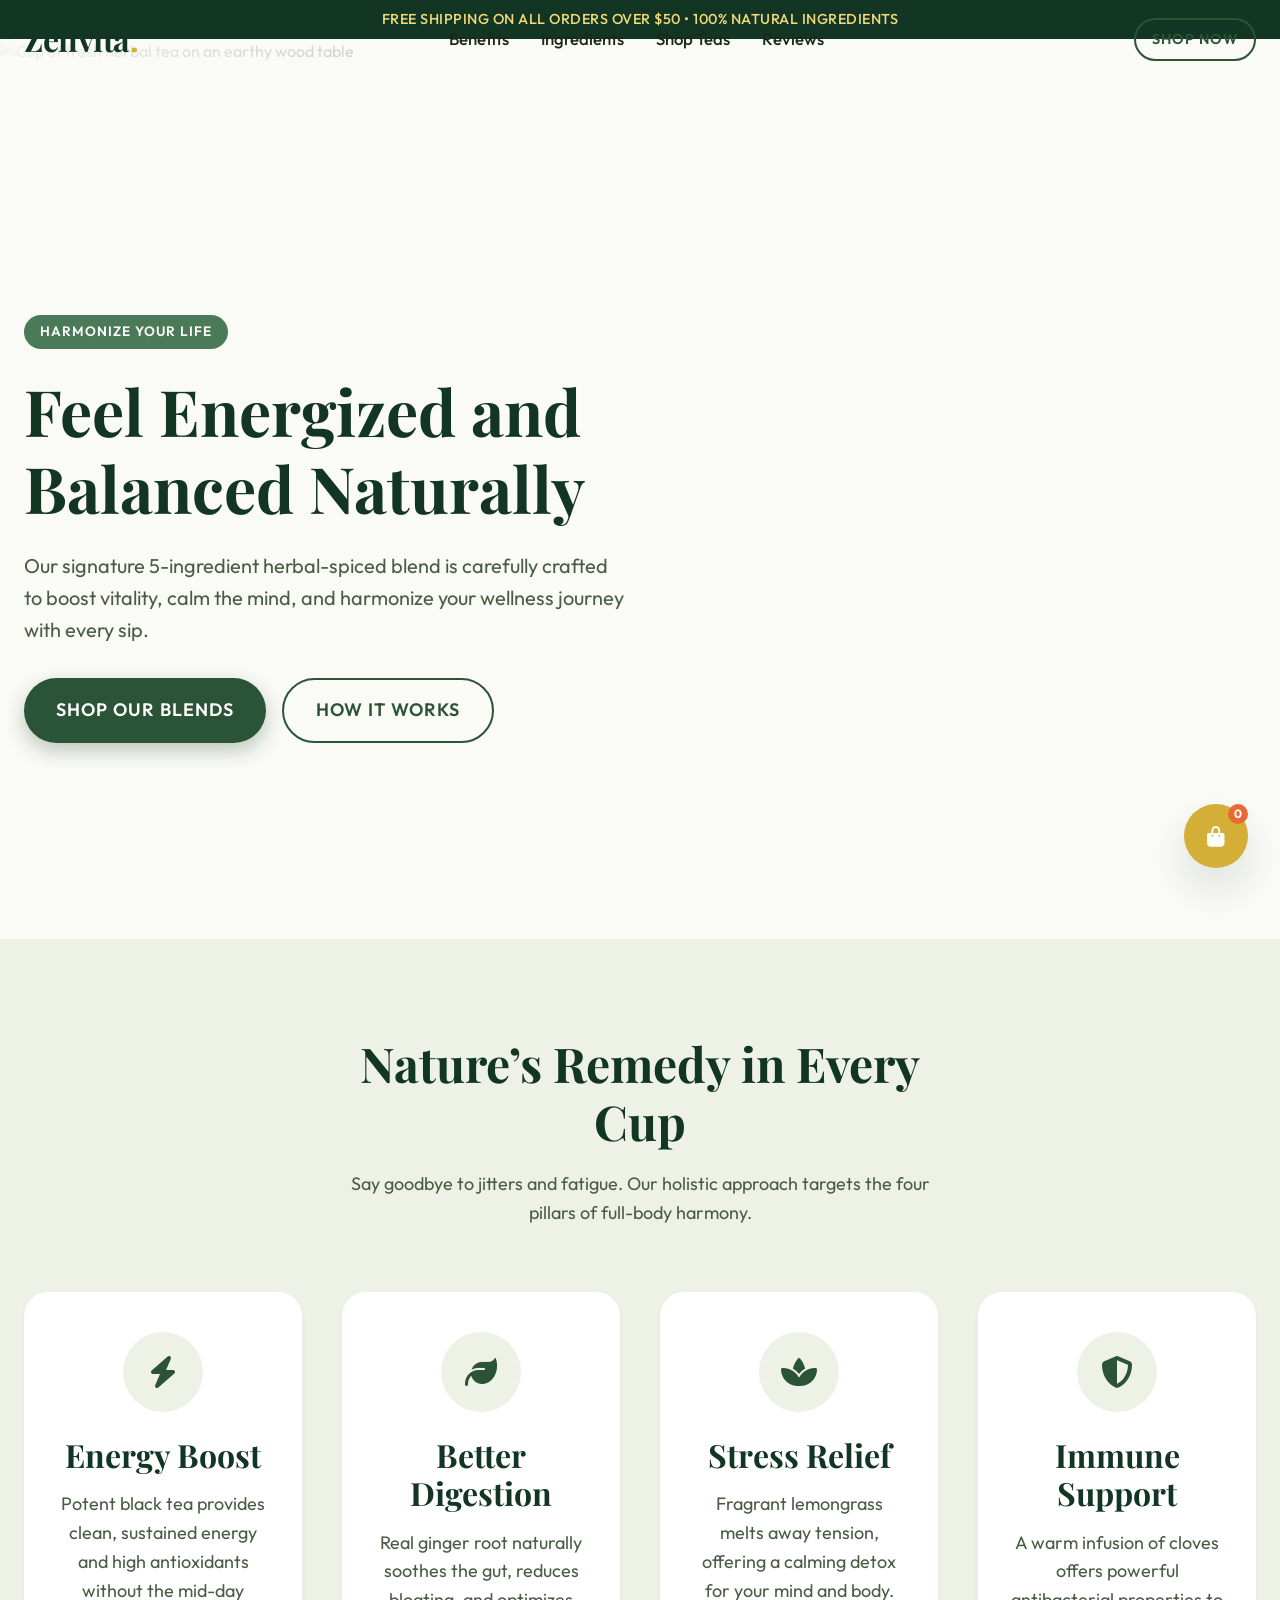
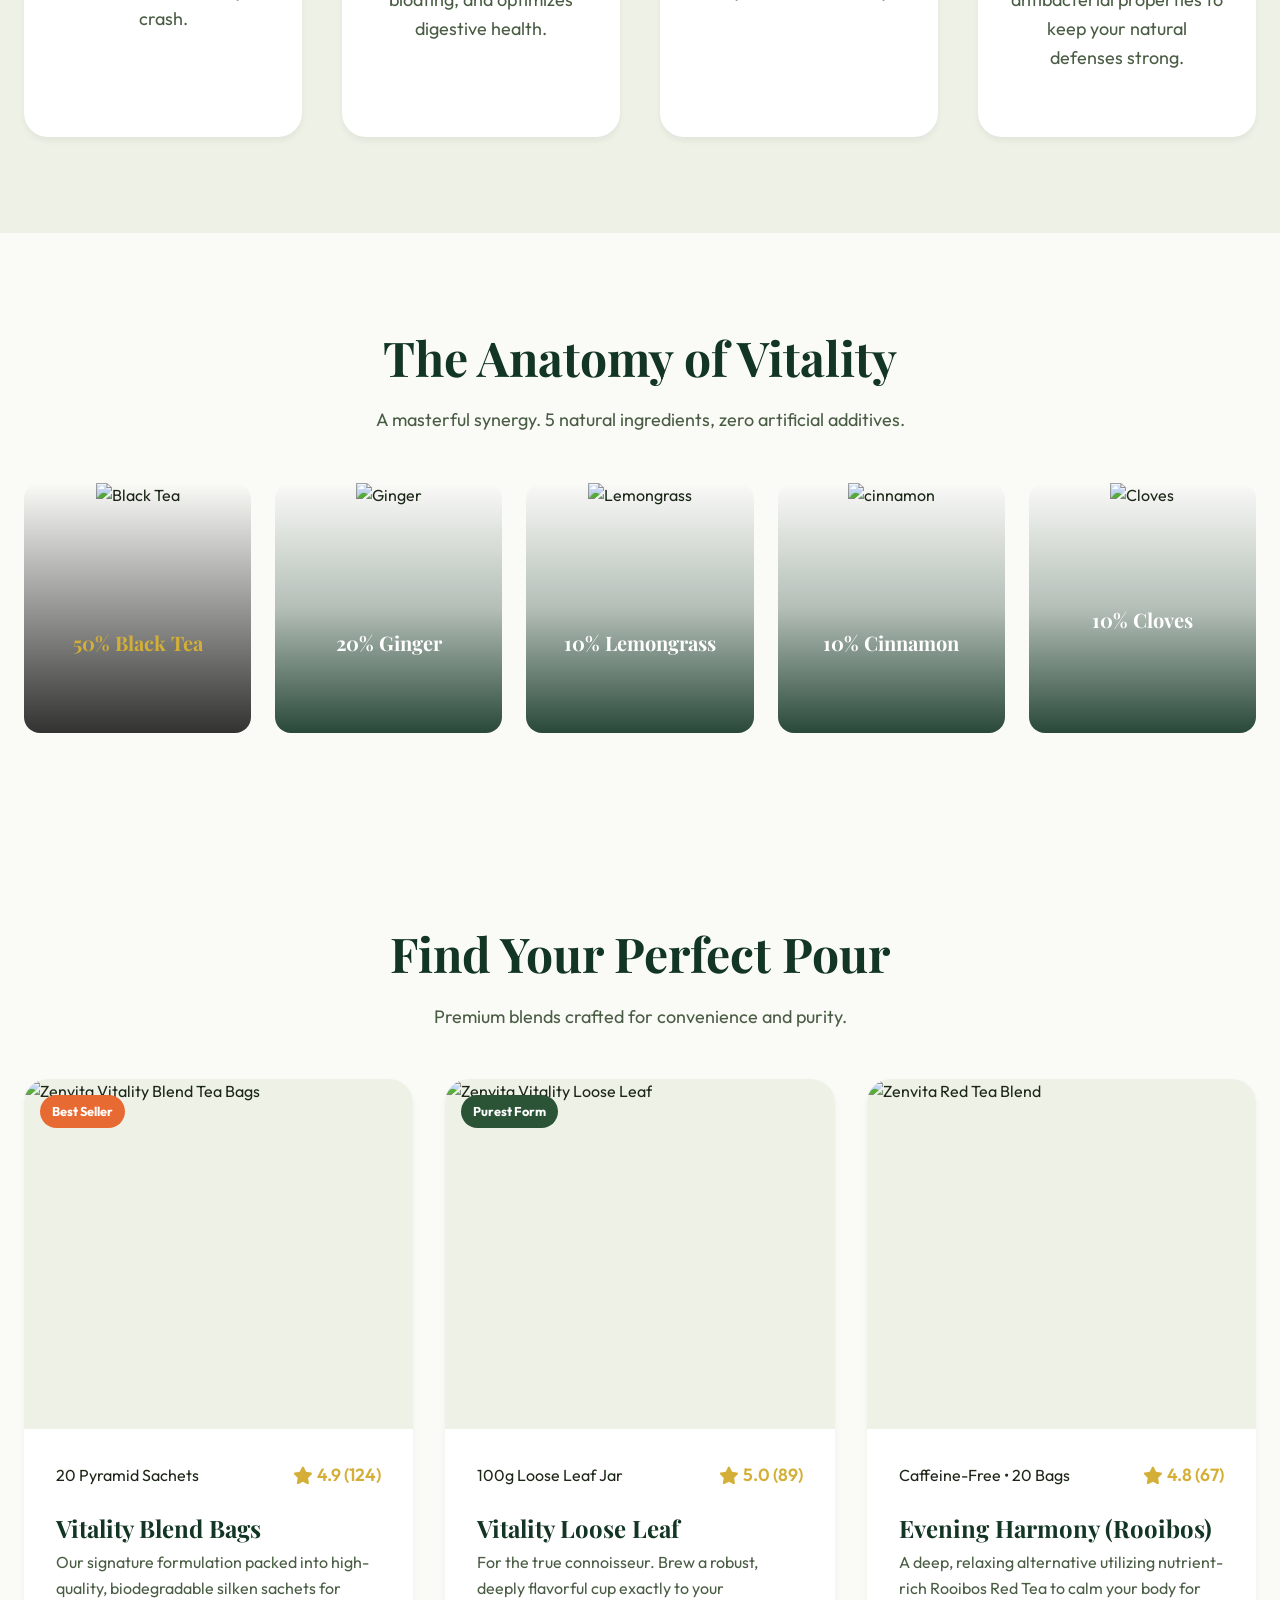
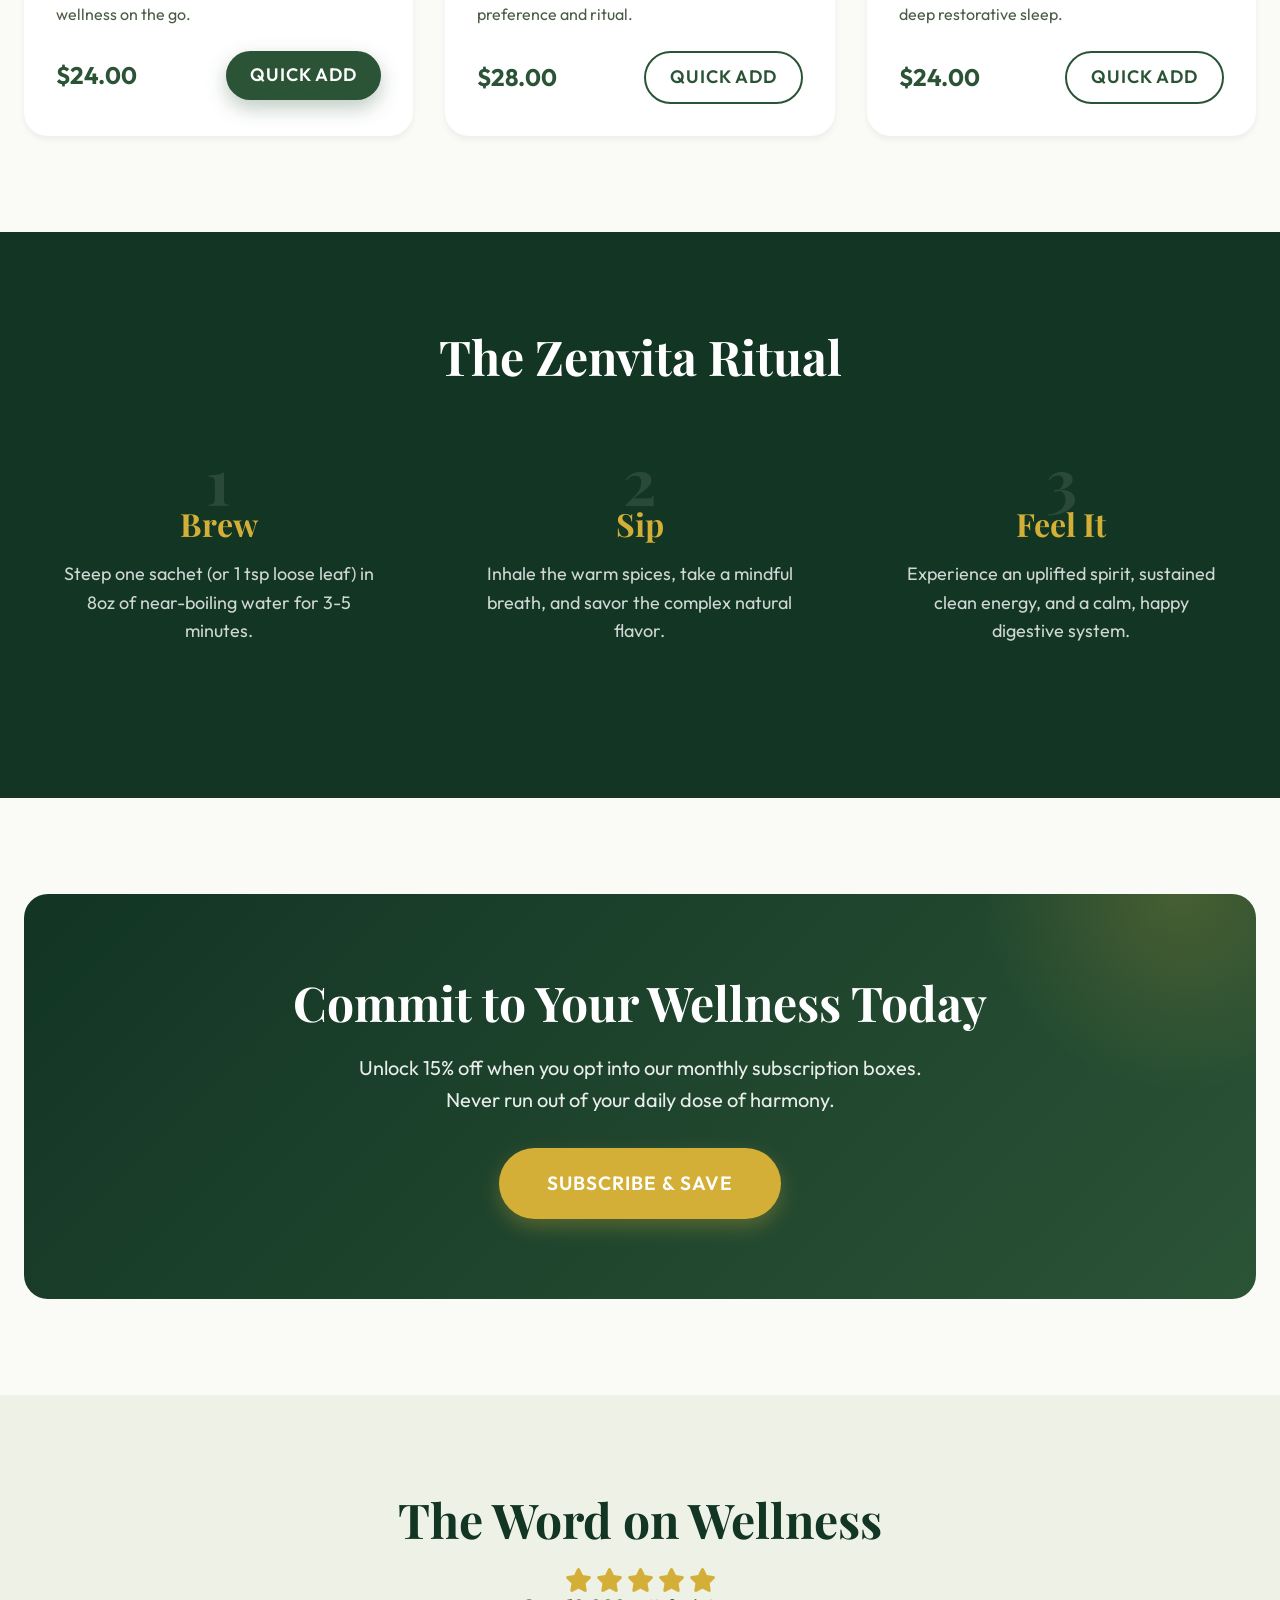
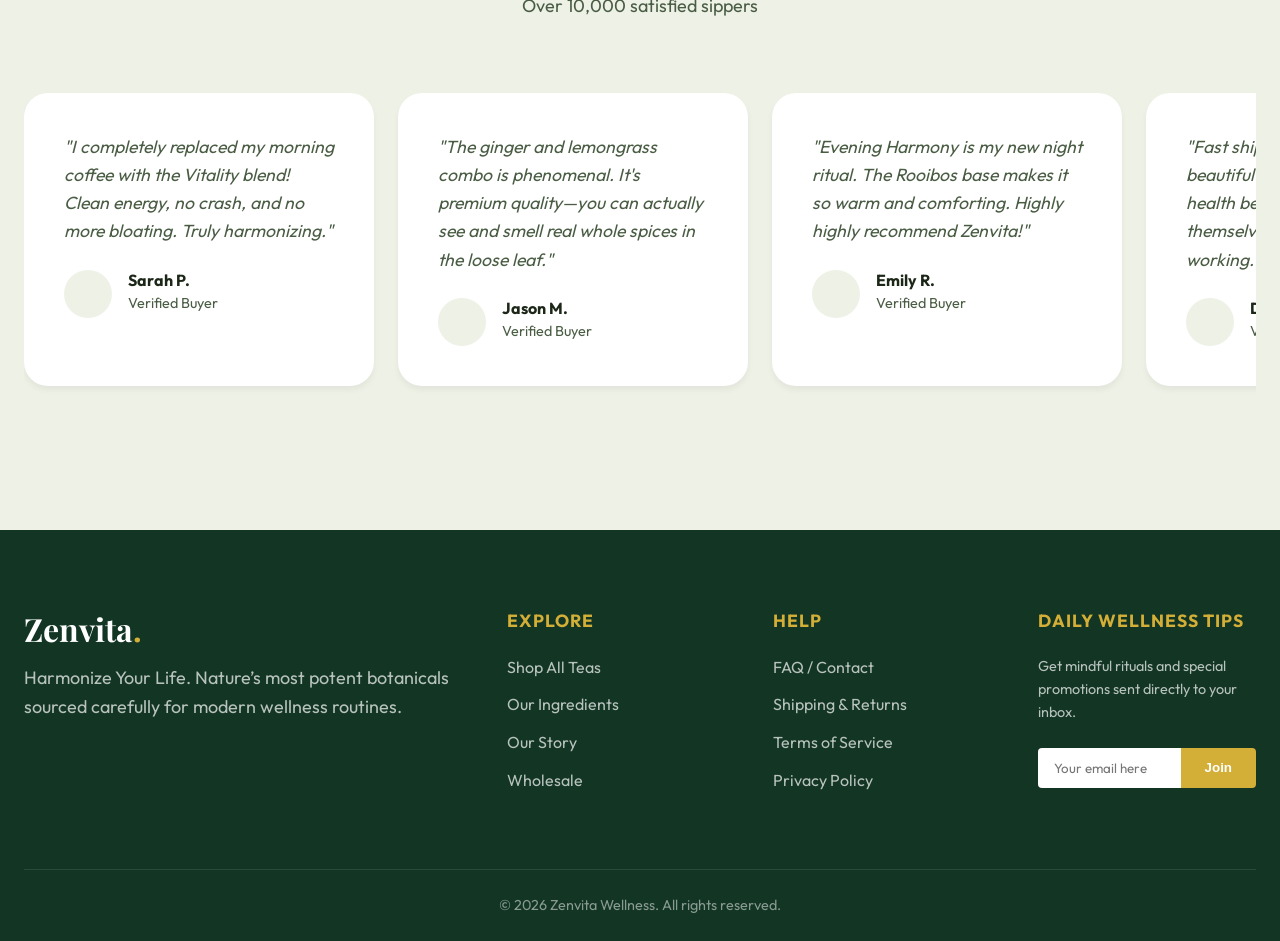
==== index.html @ 8f51c09b "Add files via upload" ====
<!DOCTYPE html>
<html lang="en">

<head>
  <meta charset="UTF-8" />
  <meta name="viewport" content="width=device-width, initial-scale=1.0" />
  <title>Zenvita | Harmonize Your Life Naturally</title>
  <meta name="description"
    content="Premium herbal-spiced tea blends. Boost your energy naturally, improve digestion, and reduce stress. Harmonize your life with Zenvita." />
  <meta name="keywords" content="Wellness tea, herbal tea, Zenvita, digestion tea, energy tea" />
  <!-- Simple icons -->
  <link rel="stylesheet" href="https://cdnjs.cloudflare.com/ajax/libs/font-awesome/6.4.0/css/all.min.css" />
  <link rel="stylesheet" href="style.css" />
</head>

<body>

  <!-- Announcement Bar -->
  <div class="announcement-bar">
    FREE SHIPPING ON ALL ORDERS OVER $50 &bull; 100% NATURAL INGREDIENTS
  </div>

  <!-- Navbar -->
  <nav class="navbar">
    <div class="container nav-container">
      <div class="nav-logo">
        <a href="index.html">
          <img src="assets/zenvita-logo.png" alt="Zenvita Logo" style="height: 48px; display: none;" id="real-logo">
          <!-- Fallback text logo if real image isn't loaded -->
          <h2>Zenvita<span>.</span></h2>
        </a>
      </div>
      <ul class="nav-links">
        <li><a href="#benefits">Benefits</a></li>
        <li><a href="#ingredients">Ingredients</a></li>
        <li><a href="#shop">Shop Teas</a></li>
        <li><a href="#reviews">Reviews</a></li>
      </ul>
      <div class="nav-actions">
        <a href="#shop" class="btn btn-outline" style="padding: 8px 16px; font-size:0.9rem;">Shop Now</a>
      </div>
    </div>
  </nav>

  <!-- Hero Section -->
  <header class="hero">
    <div class="hero-bg">
      <img src="assets/hero_bg.png" alt="Cup of fresh herbal tea on an earthy wood table" />
    </div>
    <div class="hero-overlay"></div>
    <div class="container relative">
      <div class="hero-content">
        <span class="badge">Harmonize Your Life</span>
        <h1>Feel Energized and Balanced Naturally</h1>
        <p>Our signature 5-ingredient herbal-spiced blend is carefully crafted to boost vitality, calm the mind, and
          harmonize your wellness journey with every sip.</p>
        <div class="hero-btns">
          <a href="#shop" class="btn btn-primary">Shop Our Blends</a>
          <a href="#how-it-works" class="btn btn-outline">How it Works</a>
        </div>
      </div>
    </div>
  </header>

  <!-- Benefits Section -->
  <section id="benefits" class="benefits section-padding">
    <div class="container">
      <div class="text-center" style="max-width: 600px; margin: 0 auto;">
        <h2>Nature’s Remedy in Every Cup</h2>
        <p>Say goodbye to jitters and fatigue. Our holistic approach targets the four pillars of full-body harmony.</p>
      </div>

      <div class="benefits-grid">
        <div class="benefit-card">
          <div class="icon-wrapper"><i class="fa-solid fa-bolt fa-2x"></i></div>
          <h3>Energy Boost</h3>
          <p>Potent black tea provides clean, sustained energy and high antioxidants without the mid-day crash.</p>
        </div>
        <div class="benefit-card">
          <div class="icon-wrapper"><i class="fa-solid fa-leaf fa-2x"></i></div>
          <h3>Better Digestion</h3>
          <p>Real ginger root naturally soothes the gut, reduces bloating, and optimizes digestive health.</p>
        </div>
        <div class="benefit-card">
          <div class="icon-wrapper"><i class="fa-solid fa-spa fa-2x"></i></div>
          <h3>Stress Relief</h3>
          <p>Fragrant lemongrass melts away tension, offering a calming detox for your mind and body.</p>
        </div>
        <div class="benefit-card">
          <div class="icon-wrapper"><i class="fa-solid fa-shield-halved fa-2x"></i></div>
          <h3>Immune Support</h3>
          <p>A warm infusion of cloves offers powerful antibacterial properties to keep your natural defenses strong.
          </p>
        </div>
      </div>
    </div>
  </section>

  <!-- Ingredient Spotlight -->
  <section id="ingredients" class="ingredients section-padding" style="background:var(--bg-primary);">
    <div class="container text-center">
      <h2>The Anatomy of Vitality</h2>
      <p style="max-width:600px; margin:0 auto;">A masterful synergy. 5 natural ingredients, zero artificial additives.
      </p>

      <div class="ingredients-grid">
        <div class="ingredient-item">
          <img src="assets/ingredient_blacktea.png" alt="Black Tea">
          <div class="ingredient-overlay" style="background: linear-gradient(to top, rgba(0,0,0,0.8), transparent);">
            <h4 style="color:#D4AF37;">50% Black Tea</h4>
            <p>The energizing base rich in healing polyphenols.</p>
          </div>
        </div>
        <div class="ingredient-item">
          <img src="assets/ingredient_ginger.png" alt="Ginger">
          <div class="ingredient-overlay">
            <h4>20% Ginger</h4>
            <p>Your gut's best friend. Aids digestion & immunity.</p>
          </div>
        </div>
        <div class="ingredient-item">
          <img src="assets/lemongrass.jpg" alt="Lemongrass">
          <div class="ingredient-overlay">
            <h4>10% Lemongrass</h4>
            <p>A citrusy detox that calms the nervous system.</p>
          </div>
        </div>
        <div class="ingredient-item">
          <img src="assets/cinnamon.jpg" alt="cinnamon" alt="Cinnamon">
          <div class="ingredient-overlay">
            <h4>10% Cinnamon</h4>
            <p>Balances blood sugar levels and ignites metabolism.</p>
          </div>
        </div>
        <div class="ingredient-item">
          <img src="assets/cloves.jpg" alt="Cloves">
          <div class="ingredient-overlay">
            <h4>10% Cloves</h4>
            <p>Deep warmth, anti-inflammatory & antibacterial packed.</p>
          </div>
        </div>
      </div>
    </div>
  </section>

  <!-- Products Section -->
  <section id="shop" class="products section-padding">
    <div class="container">
      <div class="text-center" style="max-width: 600px; margin: 0 auto;">
        <h2>Find Your Perfect Pour</h2>
        <p>Premium blends crafted for convenience and purity.</p>
      </div>

      <div class="products-grid">
        <!-- product 1 -->
        <a href="product-bags.html" class="product-card">
          <span class="product-badge">Best Seller</span>
          <div class="product-img-wrap">
            <img src="assets/zenvita_teabags.png" alt="Zenvita Vitality Blend Tea Bags">
          </div>
          <div class="product-info">
            <div class="product-meta">
              <span>20 Pyramid Sachets</span>
              <div class="rating"><i class="fa-solid fa-star"></i> 4.9 (124)</div>
            </div>
            <h3 class="product-title">Vitality Blend Bags</h3>
            <p class="product-desc">Our signature formulation packed into high-quality, biodegradable silken sachets for
              wellness on the go.</p>
            <div class="product-meta" style="margin-bottom:0; align-items:center;">
              <span class="product-price">$24.00</span>
              <span class="btn btn-primary add-to-cart-btn" style="padding:10px 24px;">Quick Add</span>
            </div>
          </div>
        </a>

        <!-- product 2 -->
        <a href="product-loose.html" class="product-card">
          <span class="product-badge" style="background:#2B5336;">Purest Form</span>
          <div class="product-img-wrap">
            <img src="assets/zenvita_looseleaf.png" alt="Zenvita Vitality Loose Leaf">
          </div>
          <div class="product-info">
            <div class="product-meta">
              <span>100g Loose Leaf Jar</span>
              <div class="rating"><i class="fa-solid fa-star"></i> 5.0 (89)</div>
            </div>
            <h3 class="product-title">Vitality Loose Leaf</h3>
            <p class="product-desc">For the true connoisseur. Brew a robust, deeply flavorful cup exactly to your
              preference and ritual.</p>
            <div class="product-meta" style="margin-bottom:0; align-items:center;">
              <span class="product-price">$28.00</span>
              <span class="btn btn-outline add-to-cart-btn" style="padding:10px 24px;">Quick Add</span>
            </div>
          </div>
        </a>

        <!-- product 3 -->
        <a href="product-red.html" class="product-card">
          <div class="product-img-wrap">
            <img src="assets/zenvita_redtea.png" alt="Zenvita Red Tea Blend">
          </div>
          <div class="product-info">
            <div class="product-meta">
              <span>Caffeine-Free &bull; 20 Bags</span>
              <div class="rating"><i class="fa-solid fa-star"></i> 4.8 (67)</div>
            </div>
            <h3 class="product-title">Evening Harmony (Rooibos)</h3>
            <p class="product-desc">A deep, relaxing alternative utilizing nutrient-rich Rooibos Red Tea to calm your
              body for deep restorative sleep.</p>
            <div class="product-meta" style="margin-bottom:0; align-items:center;">
              <span class="product-price">$24.00</span>
              <span class="btn btn-outline add-to-cart-btn" style="padding:10px 24px;">Quick Add</span>
            </div>
          </div>
        </a>
      </div>
    </div>
  </section>

  <!-- How It Works -->
  <section id="how-it-works" class="how-it-works section-padding">
    <div class="container">
      <h2>The Zenvita Ritual</h2>
      <div class="steps-grid">
        <div class="step">
          <div class="step-number">1</div>
          <h3>Brew</h3>
          <p>Steep one sachet (or 1 tsp loose leaf) in 8oz of near-boiling water for 3-5 minutes.</p>
        </div>
        <div class="step">
          <div class="step-number">2</div>
          <h3>Sip</h3>
          <p>Inhale the warm spices, take a mindful breath, and savor the complex natural flavor.</p>
        </div>
        <div class="step">
          <div class="step-number">3</div>
          <h3>Feel It</h3>
          <p>Experience an uplifted spirit, sustained clean energy, and a calm, happy digestive system.</p>
        </div>
      </div>
    </div>
  </section>

  <!-- CTA Banner -->
  <section class="section-padding" style="background:var(--bg-primary);">
    <div class="container">
      <div class="cta-banner">
        <h2>Commit to Your Wellness Today</h2>
        <p>Unlock 15% off when you opt into our monthly subscription boxes. Never run out of your daily dose of harmony.
        </p>
        <a href="#shop" class="btn btn-gold" style="padding:20px 48px; font-size:1.2rem;">Subscribe & Save</a>
      </div>
    </div>
  </section>

  <!-- Testimonials -->
  <section id="reviews" class="testimonials section-padding" style="background:var(--bg-secondary);">
    <div class="container">
      <div class="text-center" style="margin-bottom: 48px;">
        <h2>The Word on Wellness</h2>
        <div class="rating" style="justify-content:center; font-size:1.5rem; margin-top:16px;">
          <i class="fa-solid fa-star"></i>
          <i class="fa-solid fa-star"></i>
          <i class="fa-solid fa-star"></i>
          <i class="fa-solid fa-star"></i>
          <i class="fa-solid fa-star"></i>
        </div>
        <p>Over 10,000 satisfied sippers</p>
      </div>

      <div class="testi-slider">
        <div class="testi-card">
          <p>"I completely replaced my morning coffee with the Vitality blend! Clean energy, no crash, and no more
            bloating. Truly harmonizing."</p>
          <div class="customer">
            <div class="customer-avatar"></div>
            <div class="customer-info">
              <h4>Sarah P.</h4><span>Verified Buyer</span>
            </div>
          </div>
        </div>
        <div class="testi-card">
          <p>"The ginger and lemongrass combo is phenomenal. It's premium quality—you can actually see and smell real
            whole spices in the loose leaf."</p>
          <div class="customer">
            <div class="customer-avatar"></div>
            <div class="customer-info">
              <h4>Jason M.</h4><span>Verified Buyer</span>
            </div>
          </div>
        </div>
        <div class="testi-card">
          <p>"Evening Harmony is my new night ritual. The Rooibos base makes it so warm and comforting. Highly highly
            recommend Zenvita!"</p>
          <div class="customer">
            <div class="customer-avatar"></div>
            <div class="customer-info">
              <h4>Emily R.</h4><span>Verified Buyer</span>
            </div>
          </div>
        </div>
        <div class="testi-card">
          <p>"Fast shipping, absolutely beautiful packaging, and the health benefits speak for themselves. You can feel
            it working."</p>
          <div class="customer">
            <div class="customer-avatar"></div>
            <div class="customer-info">
              <h4>David K.</h4><span>Verified Buyer</span>
            </div>
          </div>
        </div>
      </div>
    </div>
  </section>

  <!-- Footer -->
  <footer>
    <div class="container">
      <div class="footer-grid">
        <div class="footer-brand">
          <h2 style="font-family:var(--font-serif); color:#fff; font-size:2rem; margin:0;">Zenvita<span
              style="color:var(--brand-gold);">.</span></h2>
          <p>Harmonize Your Life. Nature’s most potent botanicals sourced carefully for modern wellness routines.</p>
        </div>
        <div>
          <h4 class="footer-title">Explore</h4>
          <ul class="footer-links">
            <li><a href="#shop">Shop All Teas</a></li>
            <li><a href="#ingredients">Our Ingredients</a></li>
            <li><a href="#">Our Story</a></li>
            <li><a href="#">Wholesale</a></li>
          </ul>
        </div>
        <div>
          <h4 class="footer-title">Help</h4>
          <ul class="footer-links">
            <li><a href="#">FAQ / Contact</a></li>
            <li><a href="#">Shipping & Returns</a></li>
            <li><a href="#">Terms of Service</a></li>
            <li><a href="#">Privacy Policy</a></li>
          </ul>
        </div>
        <div>
          <h4 class="footer-title">Daily Wellness Tips</h4>
          <p style="color:rgba(255,255,255,0.7); font-size:0.9rem;">Get mindful rituals and special promotions sent
            directly to your inbox.</p>
          <form class="newsletter-form">
            <input type="email" placeholder="Your email here" required />
            <button type="submit">Join</button>
          </form>
        </div>
      </div>
      <div class="footer-bottom">
        &copy; 2026 Zenvita Wellness. All rights reserved.
      </div>
    </div>
  </footer>

  <!-- Floating Cart -->
  <div class="floating-cart">
    <div class="cart-badge">0</div>
    <i class="fa-solid fa-shopping-bag fa-lg"></i>
  </div>

  <script src="app.js"></script>
</body>

</html>
---- style.css ----
@import url('https://fonts.googleapis.com/css2?family=Outfit:wght@300;400;500;600;700;800&family=Playfair+Display:ital,wght@0,400;0,600;0,700;1,400&display=swap');

:root {
  /* Brand Colors */
  --bg-primary: #FAFAF7; /* Soft earthy canvas */
  --bg-secondary: #EDF1E6;
  --text-primary: #1C2718;
  --text-secondary: #4A5D44;
  --brand-green-dark: #123524;
  --brand-green: #2B5336;
  --brand-green-light: #4A7A57;
  --brand-gold: #D4AF37;
  --brand-gold-light: #F2DA78;
  --brand-accent: #E86A33; /* For alerts, scarcity */

  /* Structural */
  --nav-height: 80px;
  --border-radius-sm: 8px;
  --border-radius-md: 16px;
  --border-radius-lg: 24px;

  /* Typography */
  --font-sans: 'Outfit', sans-serif;
  --font-serif: 'Playfair Display', serif;
  
  /* Shadows */
  --shadow-sm: 0 4px 6px rgba(0,0,0,0.05);
  --shadow-md: 0 8px 24px rgba(43, 83, 54, 0.08);
  --shadow-lg: 0 20px 40px rgba(18, 53, 36, 0.12);
  --glass-bg: rgba(255, 255, 255, 0.7);
}

/* Reset & Base */
* {
  box-sizing: border-box;
  margin: 0;
  padding: 0;
}

body {
  font-family: var(--font-sans);
  color: var(--text-primary);
  background-color: var(--bg-primary);
  line-height: 1.6;
  overflow-x: hidden;
  -webkit-font-smoothing: antialiased;
}

h1, h2, h3, h4, h5 {
  font-family: var(--font-serif);
  color: var(--brand-green-dark);
  line-height: 1.2;
}

h1 { font-size: clamp(2.5rem, 5vw, 4.5rem); margin-bottom: 24px; }
h2 { font-size: clamp(2rem, 4vw, 3rem); margin-bottom: 20px; }
h3 { font-size: clamp(1.5rem, 3vw, 2rem); margin-bottom: 16px; }

p { font-size: 1.125rem; margin-bottom: 24px; color: var(--text-secondary); }

a { text-decoration: none; color: inherit; }

/* Utilities */
.container {
  width: 100%;
  max-width: 1280px;
  margin: 0 auto;
  padding: 0 24px;
}

.text-center { text-align: center; }

.mb-4 { margin-bottom: 1rem; }
.mb-8 { margin-bottom: 2rem; }
.my-16 { margin-top: 4rem; margin-bottom: 4rem; }
.section-padding { padding: 96px 0; }

.glass {
  background: var(--glass-bg);
  backdrop-filter: blur(12px);
  -webkit-backdrop-filter: blur(12px);
  border: 1px solid rgba(255,255,255,0.4);
}

/* Buttons */
.btn {
  display: inline-flex;
  align-items: center;
  justify-content: center;
  padding: 16px 32px;
  font-family: var(--font-sans);
  font-weight: 600;
  font-size: 1.125rem;
  border-radius: 50px;
  cursor: pointer;
  transition: all 0.3s cubic-bezier(0.4, 0, 0.2, 1);
  border: none;
  text-transform: uppercase;
  letter-spacing: 1px;
}

.btn-primary {
  background: var(--brand-green);
  color: #fff;
  box-shadow: 0 8px 20px rgba(43, 83, 54, 0.3);
}

.btn-primary:hover {
  background: var(--brand-green-dark);
  transform: translateY(-2px);
  box-shadow: 0 12px 24px rgba(43, 83, 54, 0.4);
}

.btn-gold {
  background: var(--brand-gold);
  color: #fff;
  box-shadow: 0 8px 20px rgba(212, 175, 55, 0.3);
}

.btn-gold:hover {
  background: #c3a033;
  transform: translateY(-2px);
  box-shadow: 0 12px 24px rgba(212, 175, 55, 0.4);
}

.btn-outline {
  background: transparent;
  color: var(--brand-green);
  border: 2px solid var(--brand-green);
}
.btn-outline:hover {
  background: var(--brand-green);
  color: #fff;
}

/* Navbar */
.navbar {
  position: fixed;
  top: 0;
  width: 100%;
  height: var(--nav-height);
  z-index: 1000;
  transition: all 0.3s ease;
  border-bottom: 1px solid transparent;
}
.navbar.scrolled {
  background: var(--glass-bg);
  backdrop-filter: blur(16px);
  border-bottom: 1px solid rgba(0,0,0,0.05);
  box-shadow: var(--shadow-sm);
}

.nav-container {
  display: flex;
  justify-content: space-between;
  align-items: center;
  height: 100%;
}

.nav-logo h2 {
  font-family: var(--font-serif);
  font-size: 2rem;
  margin: 0;
  color: var(--brand-green-dark);
  font-weight: 700;
  letter-spacing: -0.5px;
}
.nav-logo span { color: var(--brand-gold); }

.nav-links {
  display: flex;
  gap: 32px;
  list-style: none;
}
.nav-links a {
  font-weight: 500;
  font-size: 1.05rem;
  position: relative;
  transition: color 0.3s ease;
}
.nav-links a::after {
  content: '';
  position: absolute;
  bottom: -4px;
  left: 0;
  width: 0;
  height: 2px;
  background: var(--brand-gold);
  transition: width 0.3s ease;
}
.nav-links a:hover { color: var(--brand-green); }
.nav-links a:hover::after { width: 100%; }

.nav-actions { display: flex; gap: 24px; align-items: center; }

/* Announcement Bar */
.announcement-bar {
  background: var(--brand-green-dark);
  color: var(--brand-gold-light);
  text-align: center;
  padding: 8px;
  font-size: 0.9rem;
  font-weight: 500;
  letter-spacing: 0.5px;
}

/* Hero Section */
.hero {
  position: relative;
  min-height: 100vh;
  display: flex;
  align-items: center;
  padding-top: var(--nav-height);
  overflow: hidden;
}

.hero-bg {
  position: absolute;
  top: 0; left: 0; right: 0; bottom: 0;
  z-index: -1;
}
.hero-bg img {
  width: 100%;
  height: 100%;
  object-fit: cover;
}
.hero-overlay {
  position: absolute;
  top: 0; left: 0; right: 0; bottom: 0;
  background: linear-gradient(90deg, rgba(250,250,247,0.95) 0%, rgba(250,250,247,0.7) 50%, rgba(250,250,247,0.1) 100%);
}

.hero-content {
  position: relative;
  max-width: 600px;
  z-index: 1;
  animation: fadeUp 1s ease-out forwards;
}
.badge {
  display: inline-block;
  padding: 6px 16px;
  background: var(--brand-green-light);
  color: white;
  border-radius: 30px;
  font-size: 0.85rem;
  font-weight: 600;
  text-transform: uppercase;
  letter-spacing: 1px;
  margin-bottom: 24px;
}

.hero p {
  font-size: 1.25rem;
  color: var(--text-secondary);
}

.hero-btns {
  display: flex;
  gap: 16px;
  margin-top: 32px;
}

/* Benefits Section */
.benefits {
  background: var(--bg-secondary);
}
.benefits-grid {
  display: grid;
  grid-template-columns: repeat(auto-fit, minmax(250px, 1fr));
  gap: 40px;
  margin-top: 64px;
}
.benefit-card {
  padding: 40px 32px;
  background: #fff;
  border-radius: var(--border-radius-lg);
  box-shadow: var(--shadow-sm);
  transition: transform 0.3s ease, box-shadow 0.3s ease;
  text-align: center;
}
.benefit-card:hover {
  transform: translateY(-8px);
  box-shadow: var(--shadow-md);
}
.icon-wrapper {
  width: 80px;
  height: 80px;
  border-radius: 50%;
  background: var(--bg-secondary);
  display: flex;
  align-items: center;
  justify-content: center;
  margin: 0 auto 24px;
  color: var(--brand-green);
}
.icon-wrapper svg {
  width: 40px; height: 40px;
}

/* Ingredients Section */
.ingredients {
  position: relative;
}
.ingredients-grid {
  display: grid;
  grid-template-columns: repeat(auto-fit, minmax(200px, 1fr));
  gap: 24px;
  margin-top: 48px;
}
.ingredient-item {
  position: relative;
  border-radius: var(--border-radius-md);
  overflow: hidden;
  height: 250px;
  cursor: pointer;
}
.ingredient-item img {
  width: 100%; height: 100%;
  object-fit: cover;
  transition: transform 0.5s ease;
}
.ingredient-overlay {
  position: absolute;
  inset: 0;
  background: linear-gradient(to top, rgba(18,53,36,0.9) 0%, rgba(18,53,36,0.3) 50%, transparent 100%);
  display: flex;
  flex-direction: column;
  justify-content: flex-end;
  padding: 24px;
  color: white;
}
.ingredient-overlay h4 { color: white; margin-bottom: 8px; font-size: 1.25rem; }
.ingredient-overlay p { margin: 0; font-size: 0.9rem; color: rgba(255,255,255,0.8); transform: translateY(20px); opacity: 0; transition: all 0.3s ease; }
.ingredient-item:hover img { transform: scale(1.05); }
.ingredient-item:hover p { transform: translateY(0); opacity: 1; }

/* Products Section */
.products {
  background: var(--bg-primary);
}
.products-grid {
  display: grid;
  grid-template-columns: repeat(auto-fit, minmax(320px, 1fr));
  gap: 32px;
  margin-top: 48px;
}
.product-card {
  background: #fff;
  border-radius: var(--border-radius-lg);
  overflow: hidden;
  box-shadow: var(--shadow-sm);
  transition: all 0.3s ease;
  position: relative;
}
.product-card:hover {
  transform: translateY(-8px);
  box-shadow: var(--shadow-lg);
}
.product-img-wrap {
  position: relative;
  height: 350px;
  overflow: hidden;
  background: var(--bg-secondary);
}
.product-img-wrap img {
  width: 100%; height: 100%;
  object-fit: cover;
}
.product-badge {
  position: absolute;
  top: 16px; left: 16px;
  background: var(--brand-accent);
  color: white;
  padding: 6px 12px;
  border-radius: 20px;
  font-size: 0.8rem;
  font-weight: 700;
  z-index: 2;
}
.product-info {
  padding: 32px;
}
.product-title {
  font-family: var(--font-serif);
  font-size: 1.5rem;
  color: var(--brand-green-dark);
  margin-bottom: 8px;
}
.product-desc {
  font-size: 1rem;
  color: var(--text-secondary);
  margin-bottom: 24px;
}
.product-price {
  font-weight: 700;
  font-size: 1.5rem;
  color: var(--brand-green);
}
.product-meta {
  display: flex;
  justify-content: space-between;
  align-items: center;
  margin-bottom: 24px;
}
.rating { color: var(--brand-gold); display: flex; align-items: center; gap: 4px; font-weight: 600; font-size: 1.1rem;}

/* How It Works */
.how-it-works {
  background: var(--brand-green-dark);
  color: white;
  text-align: center;
}
.how-it-works h2 { color: white; }
.steps-grid {
  display: grid;
  grid-template-columns: repeat(3, 1fr);
  gap: 32px;
  margin-top: 64px;
}
.step {
  padding: 32px;
  position: relative;
}
.step-number {
  font-family: var(--font-serif);
  font-size: 4rem;
  color: rgba(255,255,255,0.1);
  position: absolute;
  top: -20px;
  left: 50%;
  transform: translateX(-50%);
  font-weight: 700;
}
.step h3 { color: var(--brand-gold); margin-top: 24px; }
.step p { color: rgba(255,255,255,0.8); }

/* Testimonials */
.testimonials { overflow: hidden; }
.testi-slider {
  display: flex;
  gap: 24px;
  overflow-x: auto;
  scroll-snap-type: x mandatory;
  padding: 24px 0 48px;
  scrollbar-width: none;
}
.testi-slider::-webkit-scrollbar { display: none; }
.testi-card {
  min-width: 350px;
  background: white;
  padding: 40px;
  border-radius: var(--border-radius-lg);
  box-shadow: var(--shadow-sm);
  scroll-snap-align: start;
}
.testi-card p {
  font-style: italic;
  font-size: 1.1rem;
  margin-bottom: 24px;
}
.customer {
  display: flex; align-items: center; gap: 16px;
}
.customer-avatar {
  width: 48px; height: 48px; border-radius: 50%; background: var(--bg-secondary);
}
.customer-info h4 { margin: 0; font-family: var(--font-sans); color: var(--text-primary); }
.customer-info span { font-size: 0.9rem; color: var(--text-secondary); }

/* CTA Banner */
.cta-banner {
  background: linear-gradient(135deg, var(--brand-green-dark) 0%, var(--brand-green) 100%);
  padding: 80px 24px;
  border-radius: var(--border-radius-lg);
  color: white;
  text-align: center;
  position: relative;
  overflow: hidden;
}
.cta-banner::before {
  content: '';
  position: absolute;
  right: -10%; top: -50%;
  width: 400px; height: 400px;
  border-radius: 50%;
  background: radial-gradient(circle, rgba(212, 175, 55, 0.2) 0%, transparent 70%);
}
.cta-banner h2 { color: white; }
.cta-banner p { color: rgba(255,255,255,0.9); font-size: 1.25rem; max-width: 600px; margin: 0 auto 32px; }

/* Footer */
footer {
  background: var(--brand-green-dark);
  color: white;
  padding: 80px 0 24px;
}
.footer-grid {
  display: grid;
  grid-template-columns: 2fr 1fr 1fr 1fr;
  gap: 48px;
  margin-bottom: 64px;
}
.footer-brand p { color: rgba(255,255,255,0.7); margin-top: 16px; }
.footer-title { color: var(--brand-gold); font-family: var(--font-sans); font-size: 1.1rem; margin-bottom: 24px; text-transform: uppercase; letter-spacing: 1px; }
.footer-links { list-style: none; }
.footer-links li { margin-bottom: 12px; }
.footer-links a { color: rgba(255,255,255,0.7); transition: color 0.3s; }
.footer-links a:hover { color: white; }

.newsletter-form { display: flex; margin-top: 16px; }
.newsletter-form input {
  padding: 12px 16px; border: none; border-radius: 4px 0 0 4px; width: 100%; font-family: var(--font-sans); outline: none;
}
.newsletter-form button {
  padding: 12px 24px; background: var(--brand-gold); color: white; border: none; border-radius: 0 4px 4px 0; cursor: pointer; font-weight: 600;
}
.footer-bottom { border-top: 1px solid rgba(255,255,255,0.1); padding-top: 24px; text-align: center; color: rgba(255,255,255,0.5); font-size: 0.9rem; }

/* Sticky CTA Modal / Floating cart */
.floating-cart {
  position: fixed;
  bottom: 32px; right: 32px;
  background: var(--brand-gold);
  color: white;
  width: 64px; height: 64px;
  border-radius: 50%;
  display: flex; justify-content: center; align-items: center;
  box-shadow: var(--shadow-lg);
  cursor: pointer;
  z-index: 100;
  transition: transform 0.3s;
}
.floating-cart:hover { transform: scale(1.1); }
.cart-badge {
  position: absolute;
  top: 0; right: 0;
  background: var(--brand-accent);
  width: 20px; height: 20px; border-radius: 50%;
  display: flex; justify-content: center; align-items: center;
  font-size: 0.75rem; font-weight: bold;
}

/* Animations */
@keyframes fadeUp {
  from { opacity: 0; transform: translateY(30px); }
  to { opacity: 1; transform: translateY(0); }
}

/* Responsive */
@media (max-width: 992px) {
  .hero-overlay {
    background: linear-gradient(135deg, rgba(250,250,247,0.95) 0%, rgba(250,250,247,0.8) 100%);
  }
  .steps-grid { grid-template-columns: 1fr; }
  .footer-grid { grid-template-columns: 1fr 1fr; }
}

@media (max-width: 768px) {
  h1 { font-size: 2.5rem; }
  .nav-links { display: none; } /* Mobile menu integration point */
  .footer-grid { grid-template-columns: 1fr; }
  .section-padding { padding: 64px 0; }
  .floating-cart { bottom: 16px; right: 16px; }
}
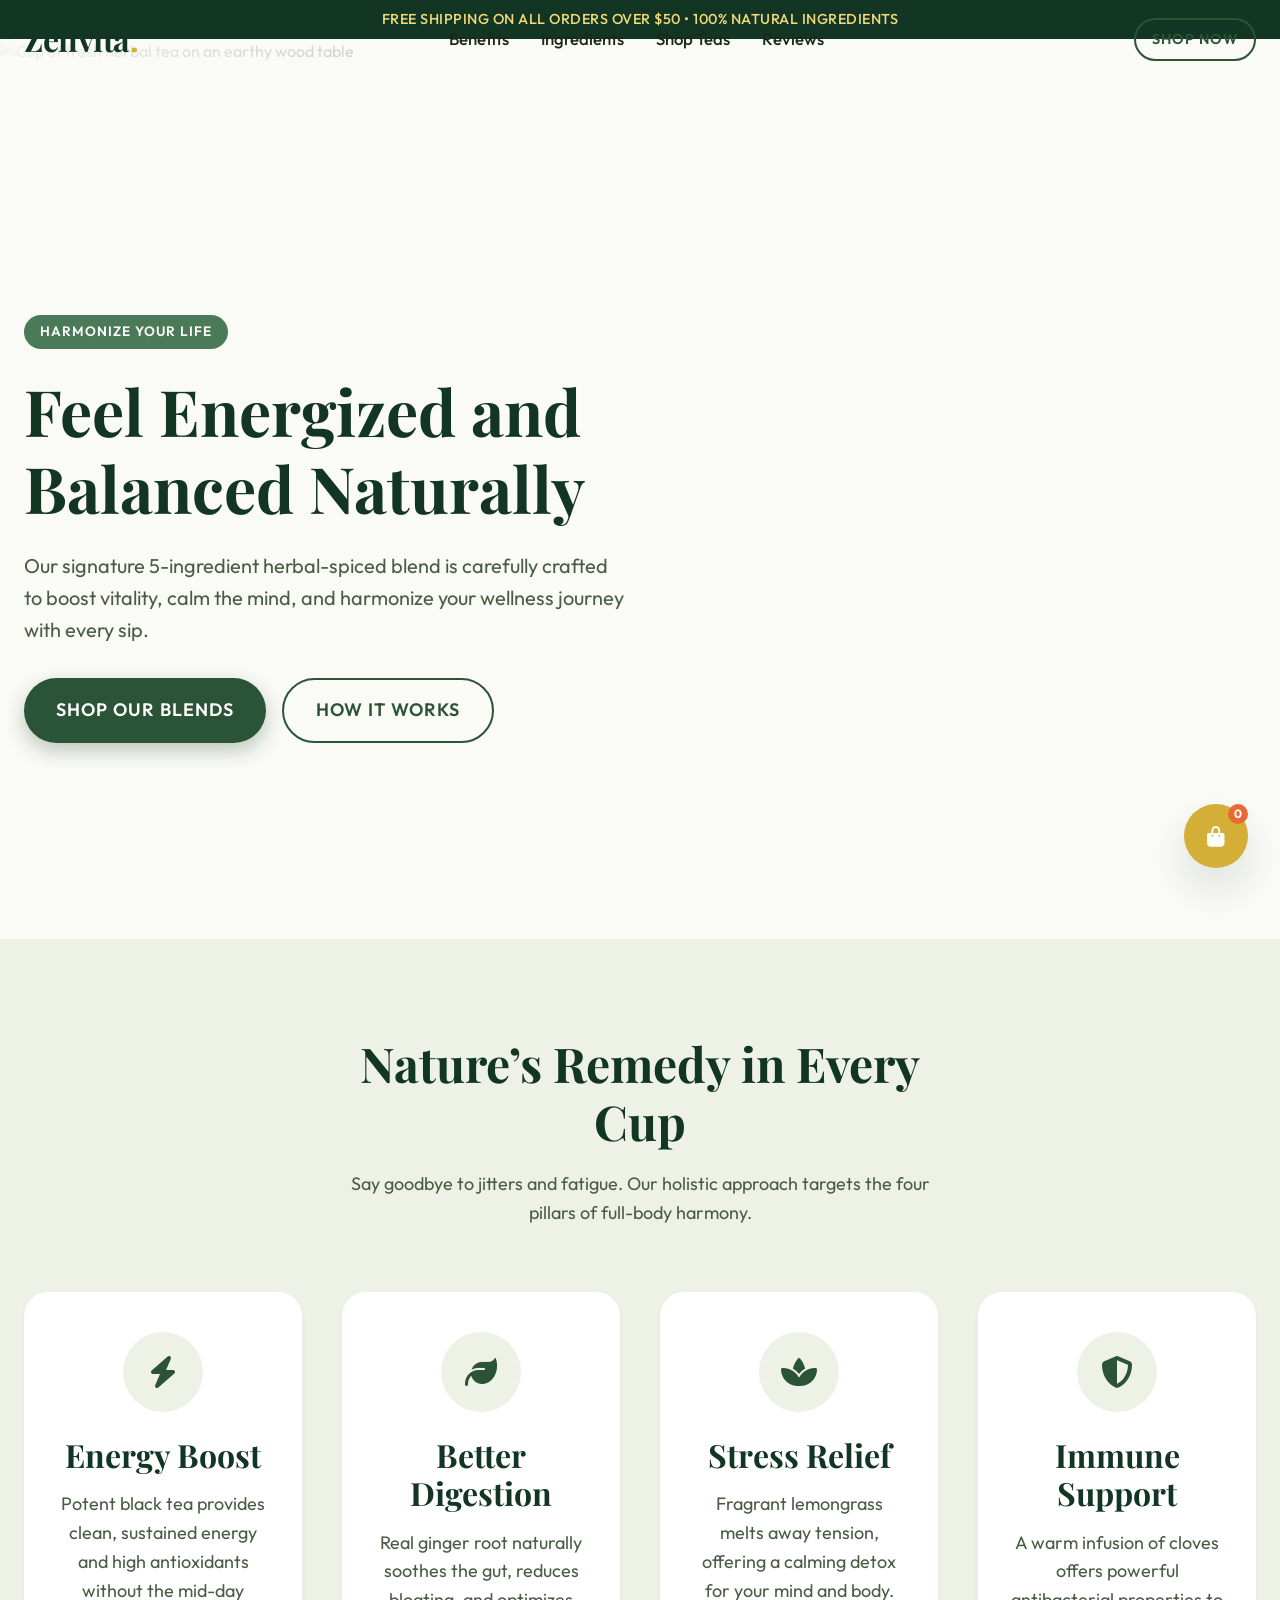
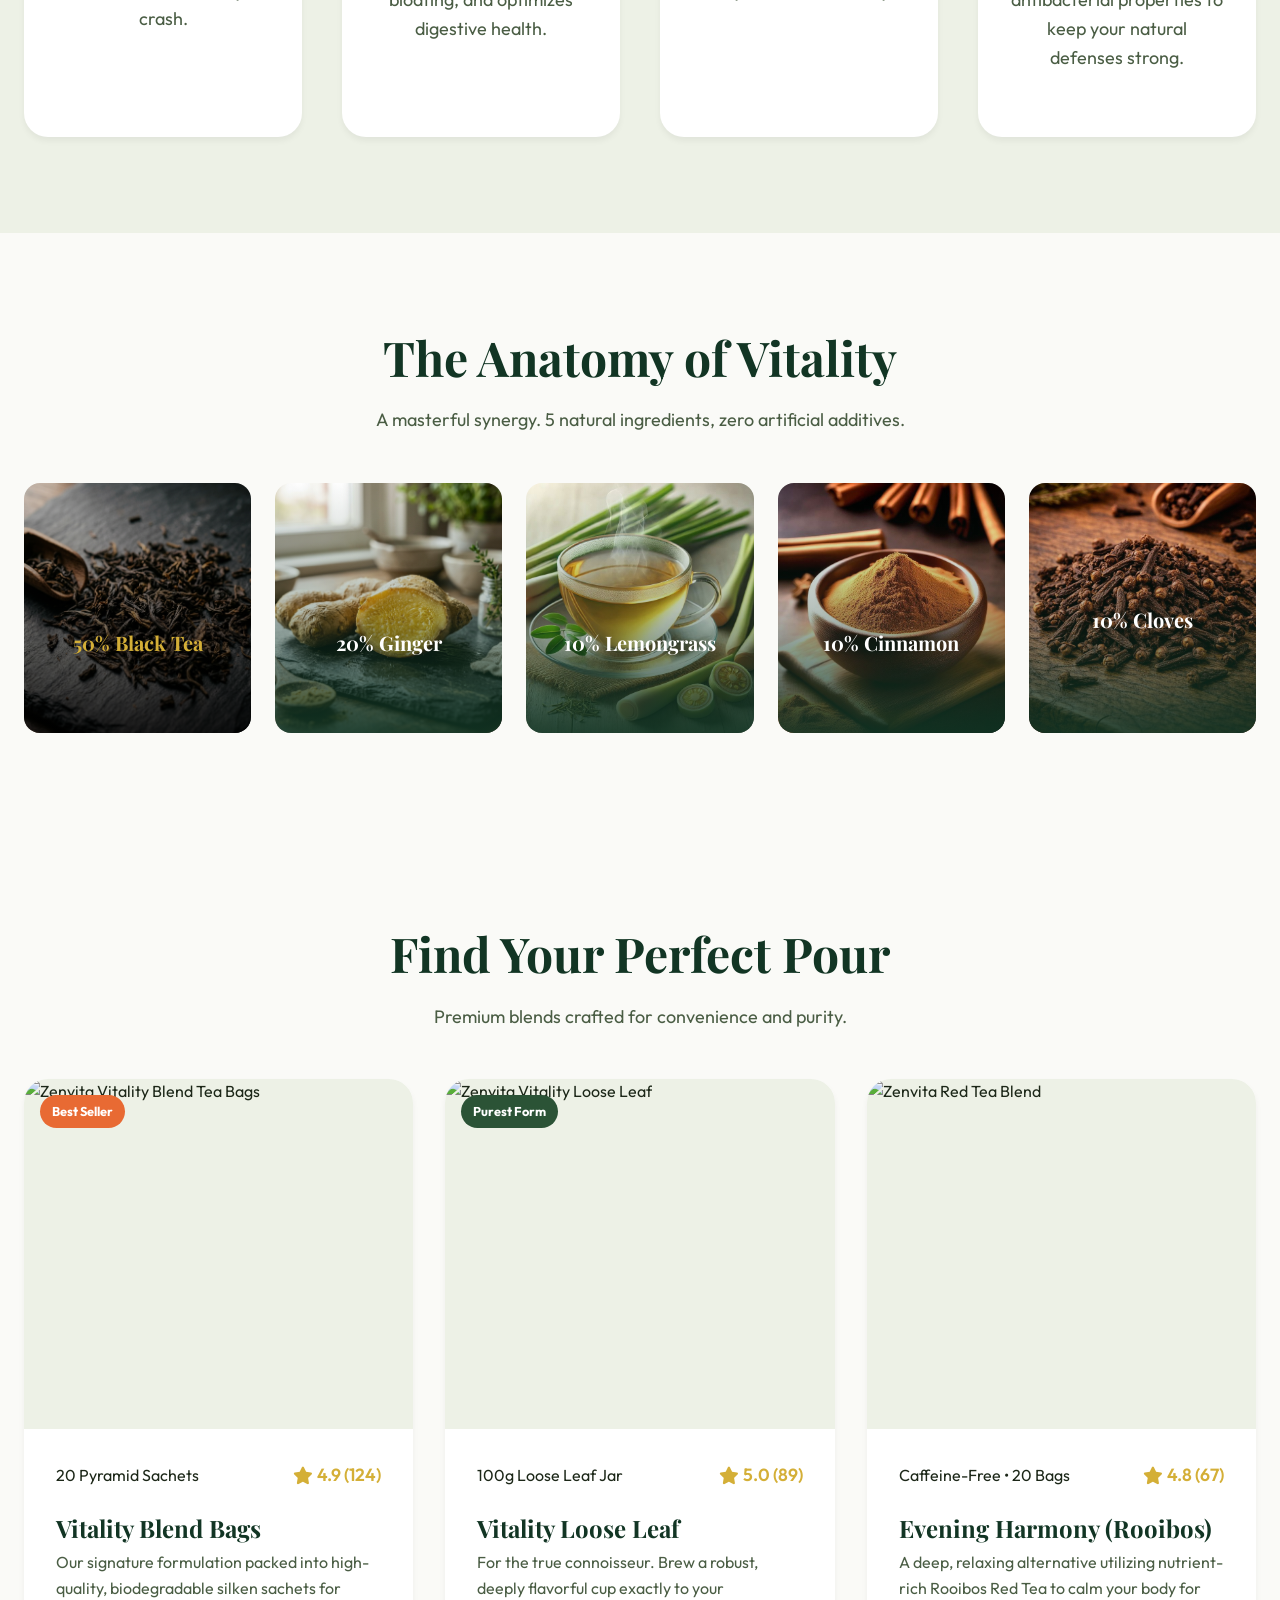
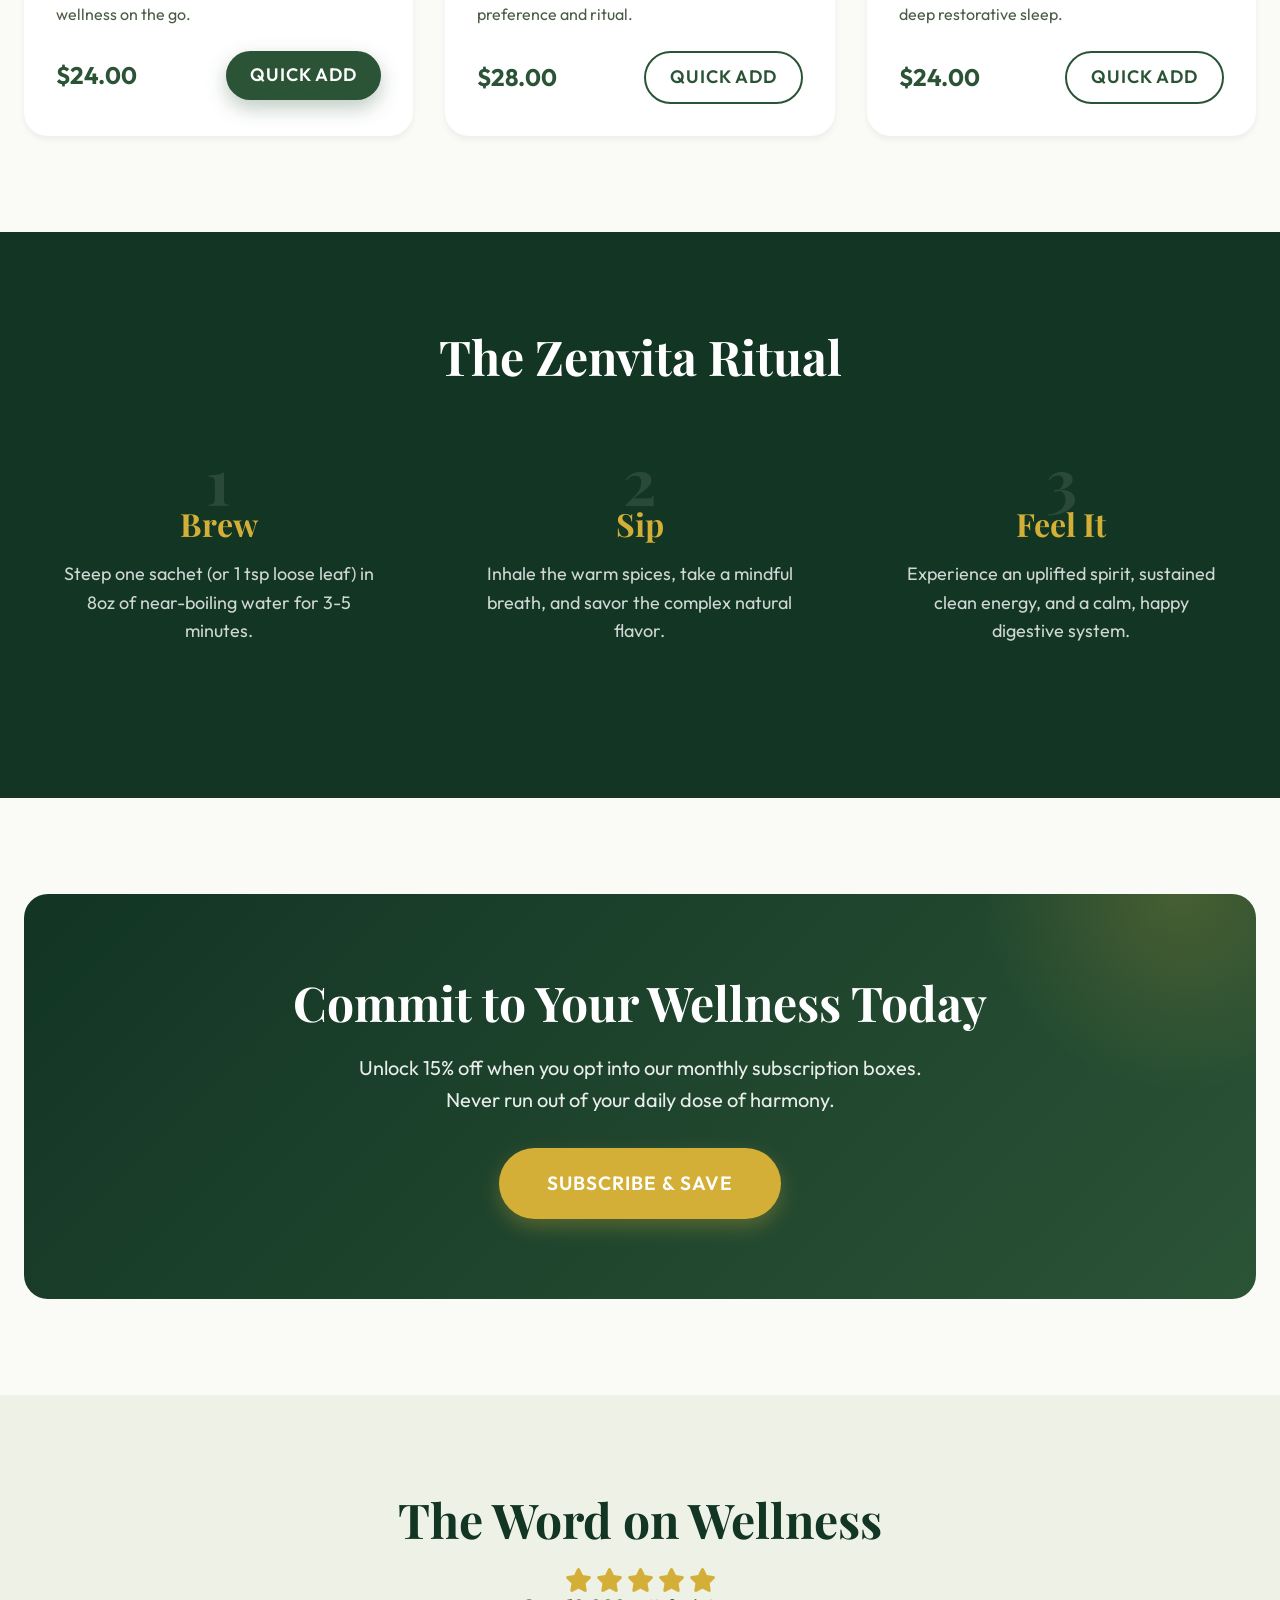
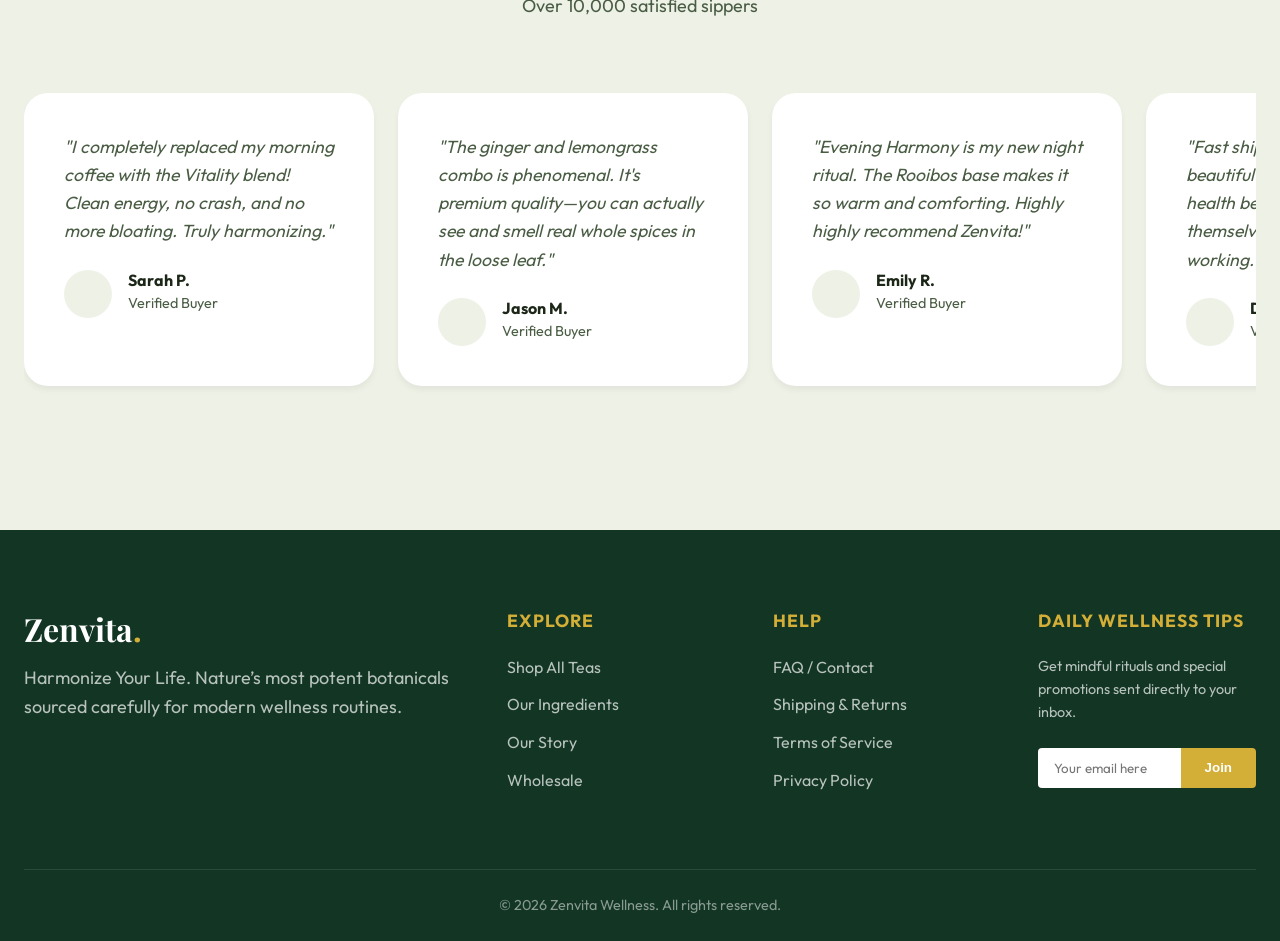
==== commit 62050476: "Update index.html" ====
--- a/index.html
+++ b/index.html
@@ -105,35 +105,35 @@
 
       <div class="ingredients-grid">
         <div class="ingredient-item">
-          <img src="assets/ingredient_blacktea.png" alt="Black Tea">
+          <img src="ingredient_blacktea.png" alt="Black Tea">
           <div class="ingredient-overlay" style="background: linear-gradient(to top, rgba(0,0,0,0.8), transparent);">
             <h4 style="color:#D4AF37;">50% Black Tea</h4>
             <p>The energizing base rich in healing polyphenols.</p>
           </div>
         </div>
         <div class="ingredient-item">
-          <img src="assets/ingredient_ginger.png" alt="Ginger">
+          <img src="ingredient_ginger.png" alt="Ginger">
           <div class="ingredient-overlay">
             <h4>20% Ginger</h4>
             <p>Your gut's best friend. Aids digestion & immunity.</p>
           </div>
         </div>
         <div class="ingredient-item">
-          <img src="assets/lemongrass.jpg" alt="Lemongrass">
+          <img src="lemongrass.jpg" alt="Lemongrass">
           <div class="ingredient-overlay">
             <h4>10% Lemongrass</h4>
             <p>A citrusy detox that calms the nervous system.</p>
           </div>
         </div>
         <div class="ingredient-item">
-          <img src="assets/cinnamon.jpg" alt="cinnamon" alt="Cinnamon">
+          <img src="cinnamon.jpg" alt="cinnamon" alt="Cinnamon">
           <div class="ingredient-overlay">
             <h4>10% Cinnamon</h4>
             <p>Balances blood sugar levels and ignites metabolism.</p>
           </div>
         </div>
         <div class="ingredient-item">
-          <img src="assets/cloves.jpg" alt="Cloves">
+          <img src="cloves.jpg" alt="Cloves">
           <div class="ingredient-overlay">
             <h4>10% Cloves</h4>
             <p>Deep warmth, anti-inflammatory & antibacterial packed.</p>
@@ -365,4 +365,4 @@
   <script src="app.js"></script>
 </body>
 
-</html>+</html>
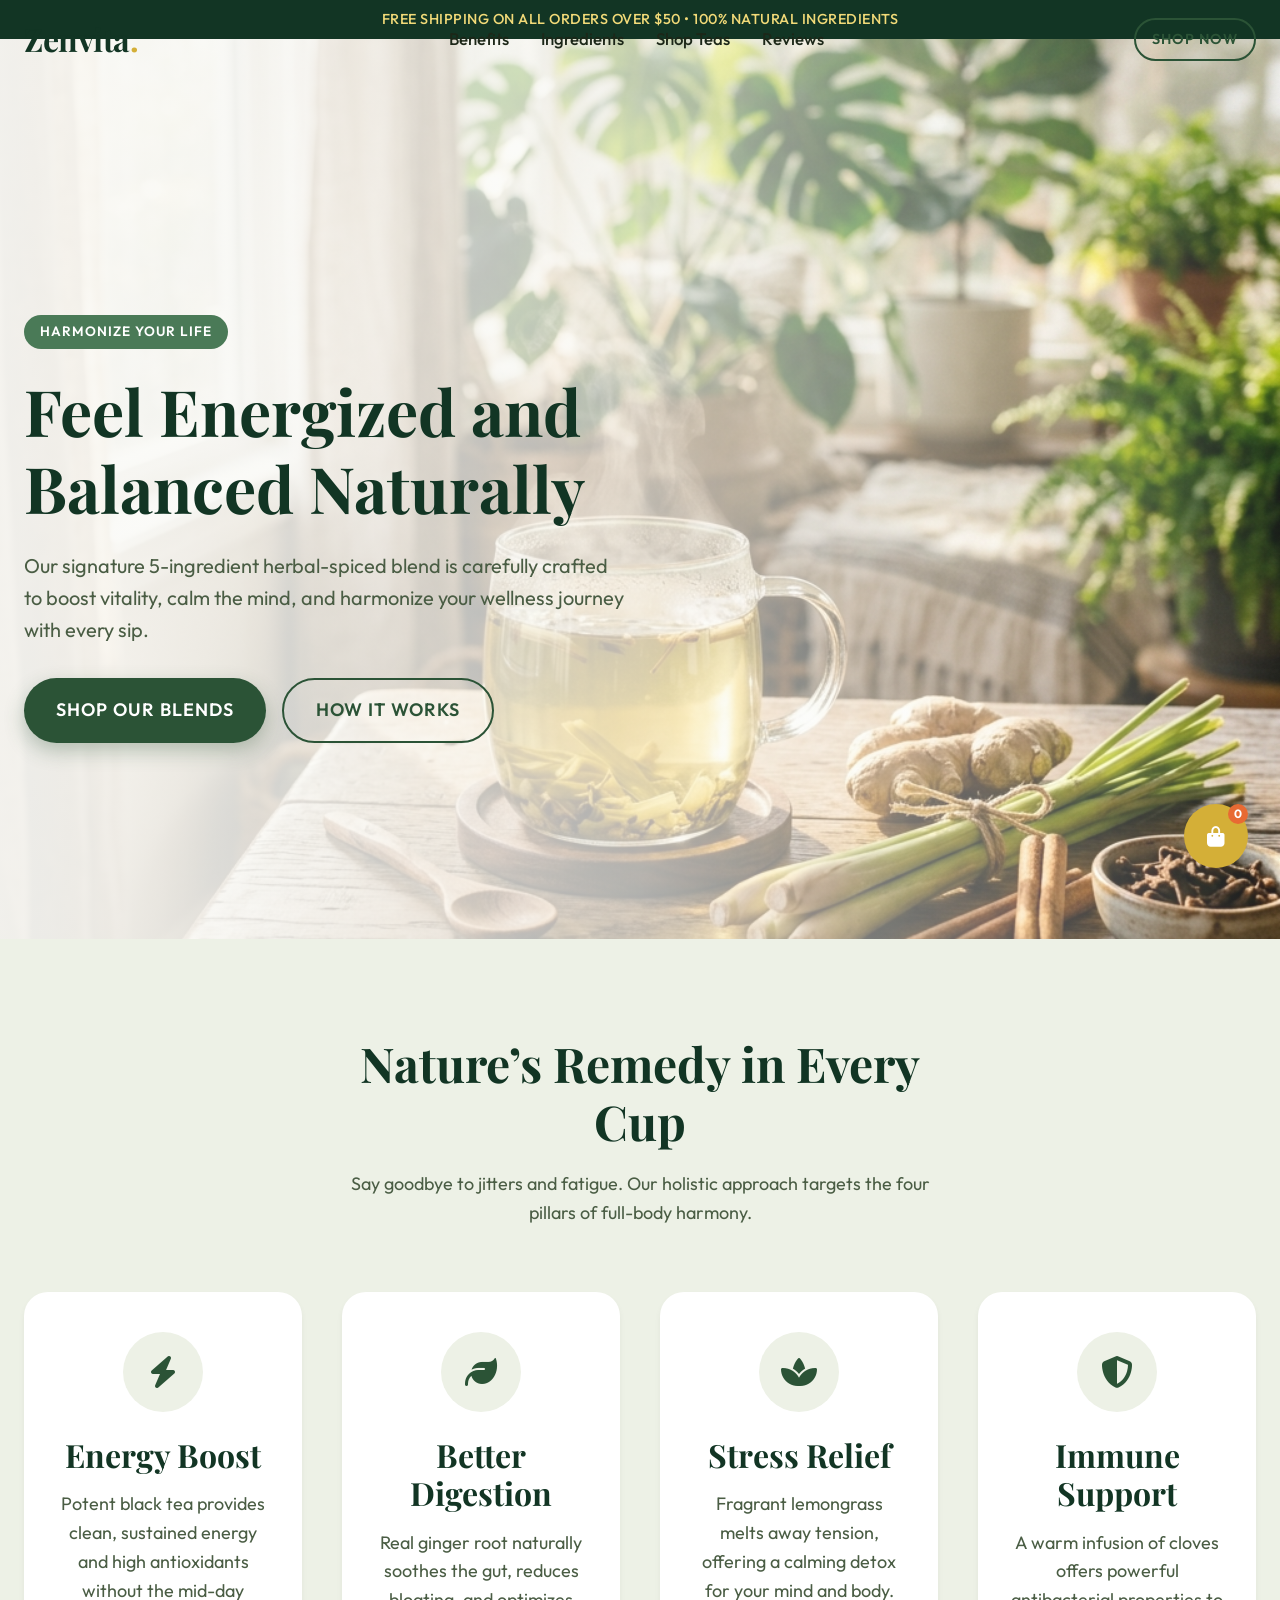
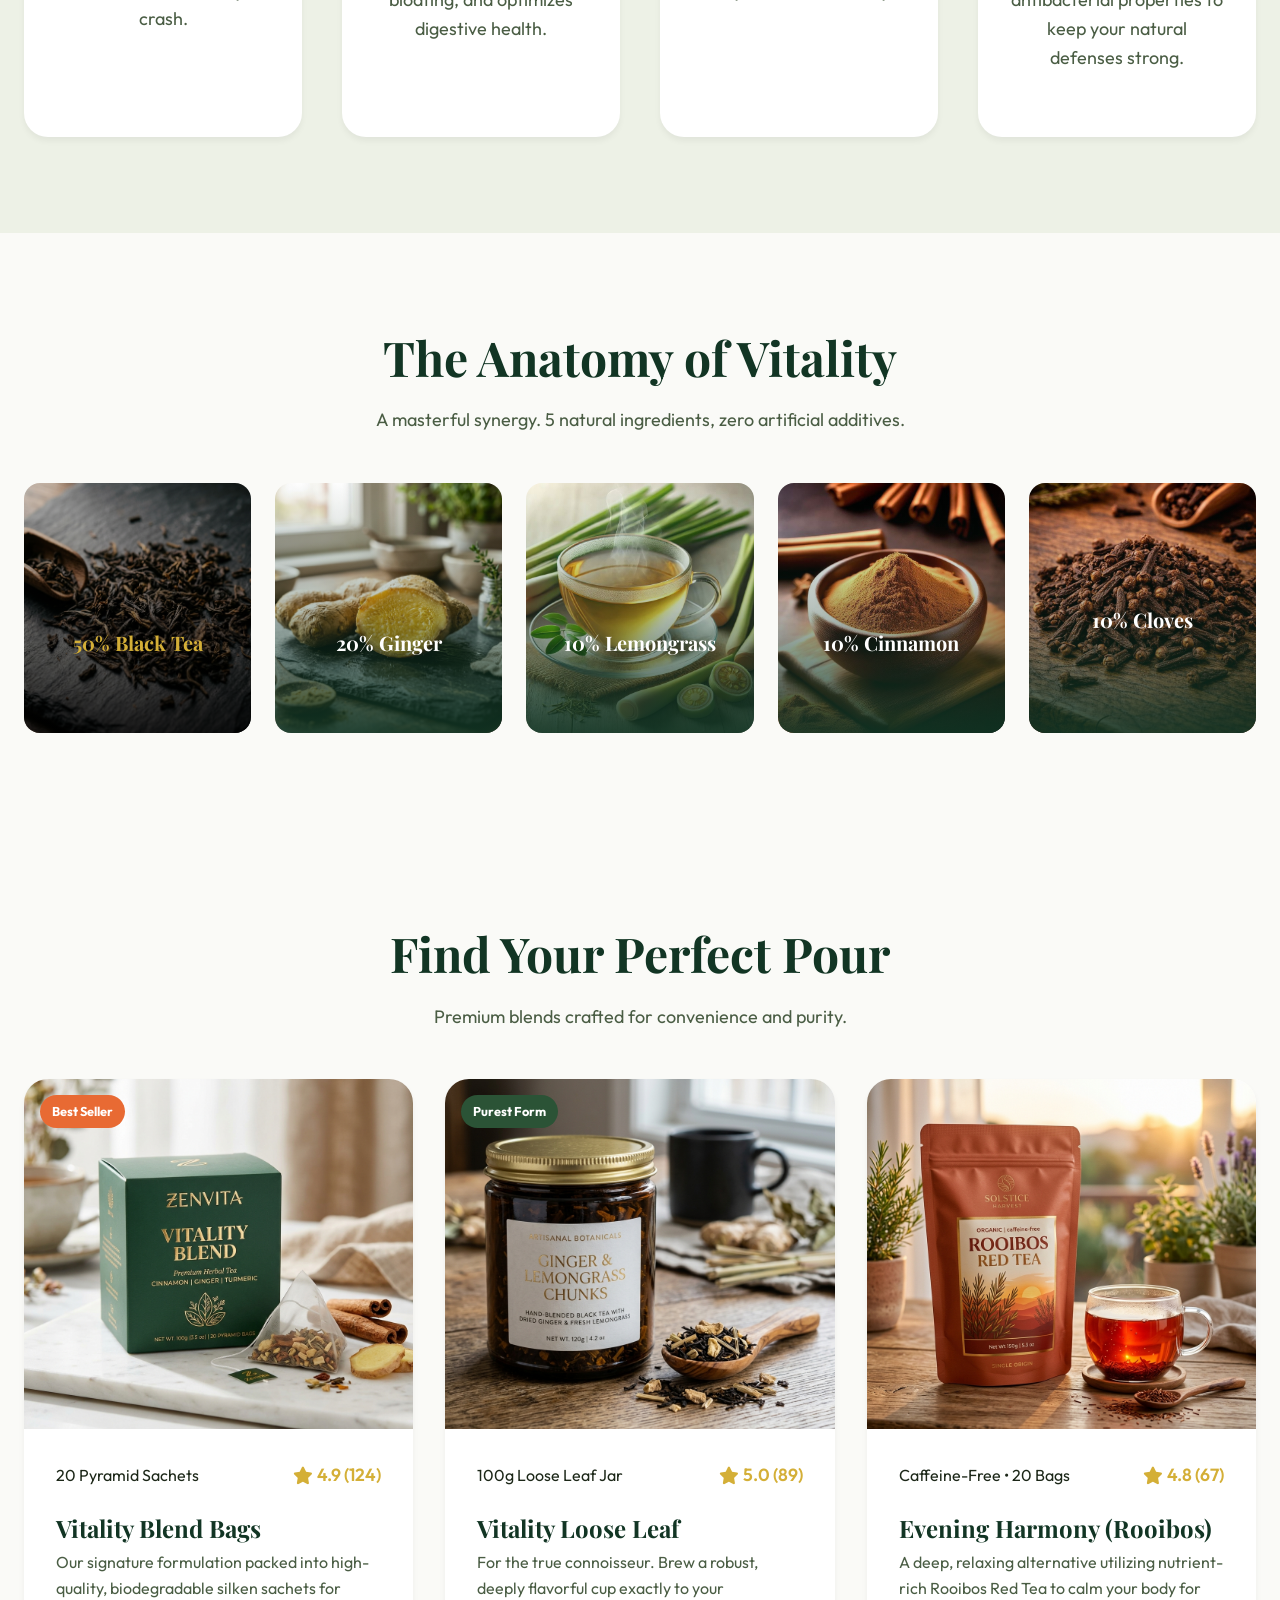
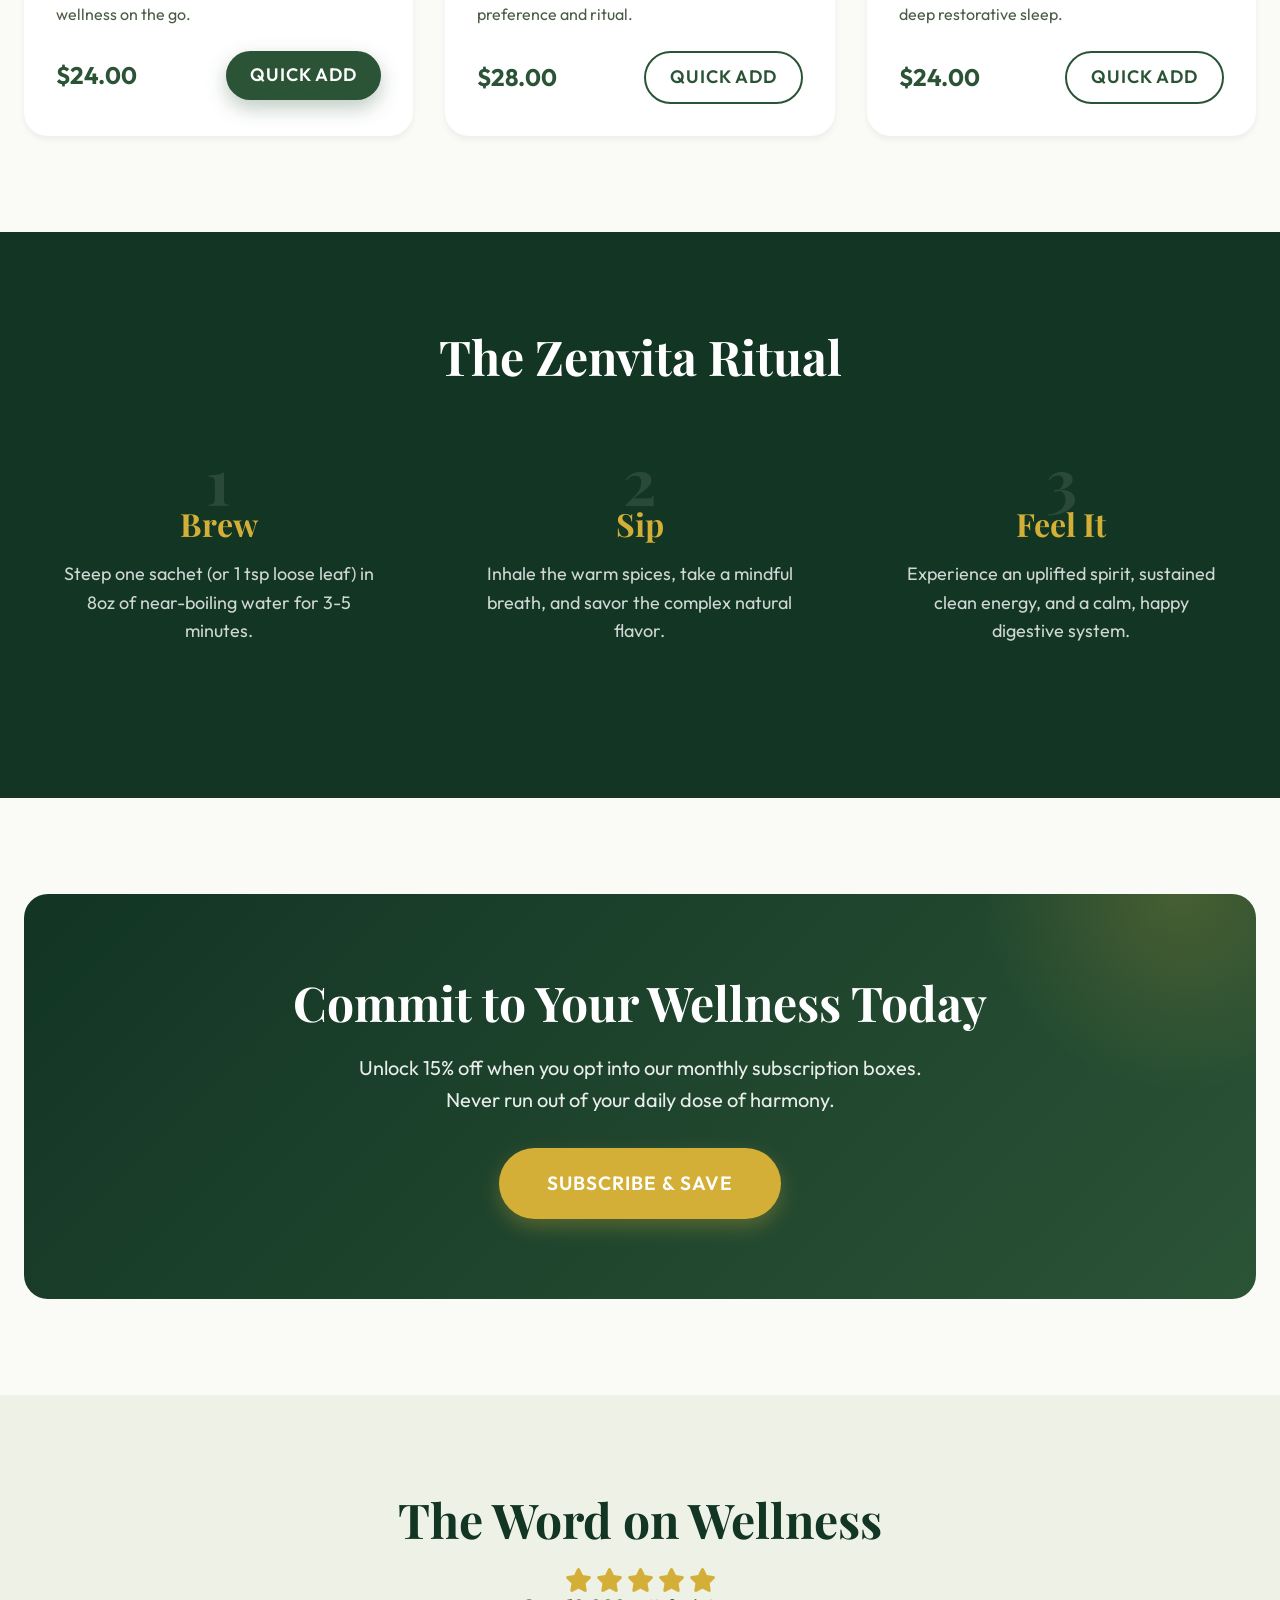
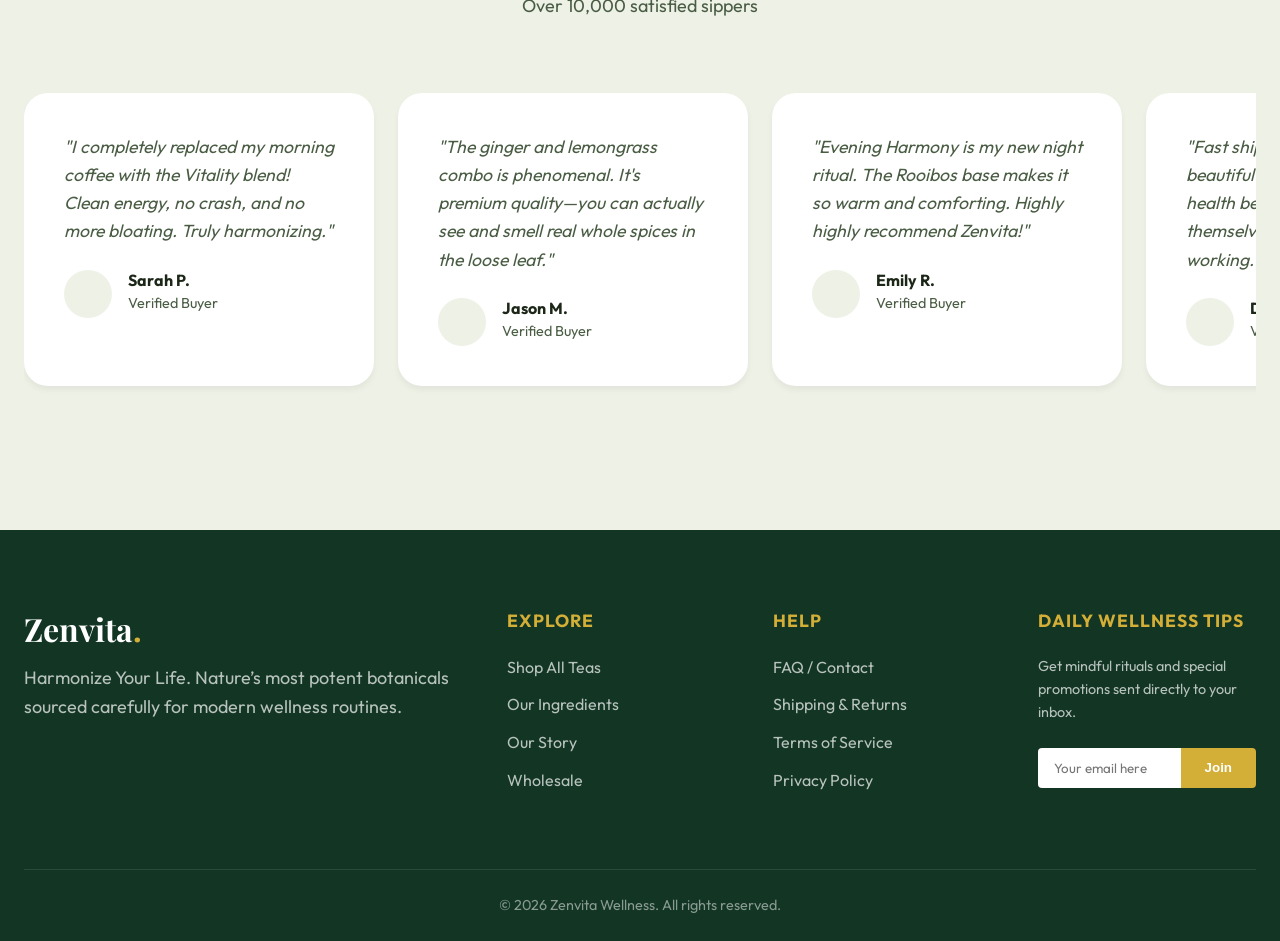
==== commit f2fa3bc2: "Update index.html" ====
--- a/index.html
+++ b/index.html
@@ -25,7 +25,7 @@
     <div class="container nav-container">
       <div class="nav-logo">
         <a href="index.html">
-          <img src="assets/zenvita-logo.png" alt="Zenvita Logo" style="height: 48px; display: none;" id="real-logo">
+          <img src="zenvita-logo.png" alt="Zenvita Logo" style="height: 48px; display: none;" id="real-logo">
           <!-- Fallback text logo if real image isn't loaded -->
           <h2>Zenvita<span>.</span></h2>
         </a>
@@ -45,7 +45,7 @@
   <!-- Hero Section -->
   <header class="hero">
     <div class="hero-bg">
-      <img src="assets/hero_bg.png" alt="Cup of fresh herbal tea on an earthy wood table" />
+      <img src="hero_bg.png" alt="Cup of fresh herbal tea on an earthy wood table" />
     </div>
     <div class="hero-overlay"></div>
     <div class="container relative">
@@ -156,7 +156,7 @@
         <a href="product-bags.html" class="product-card">
           <span class="product-badge">Best Seller</span>
           <div class="product-img-wrap">
-            <img src="assets/zenvita_teabags.png" alt="Zenvita Vitality Blend Tea Bags">
+            <img src="zenvita_teabags.png" alt="Zenvita Vitality Blend Tea Bags">
           </div>
           <div class="product-info">
             <div class="product-meta">
@@ -177,7 +177,7 @@
         <a href="product-loose.html" class="product-card">
           <span class="product-badge" style="background:#2B5336;">Purest Form</span>
           <div class="product-img-wrap">
-            <img src="assets/zenvita_looseleaf.png" alt="Zenvita Vitality Loose Leaf">
+            <img src="zenvita_looseleaf.png" alt="Zenvita Vitality Loose Leaf">
           </div>
           <div class="product-info">
             <div class="product-meta">
@@ -197,7 +197,7 @@
         <!-- product 3 -->
         <a href="product-red.html" class="product-card">
           <div class="product-img-wrap">
-            <img src="assets/zenvita_redtea.png" alt="Zenvita Red Tea Blend">
+            <img src="zenvita_redtea.png" alt="Zenvita Red Tea Blend">
           </div>
           <div class="product-info">
             <div class="product-meta">
